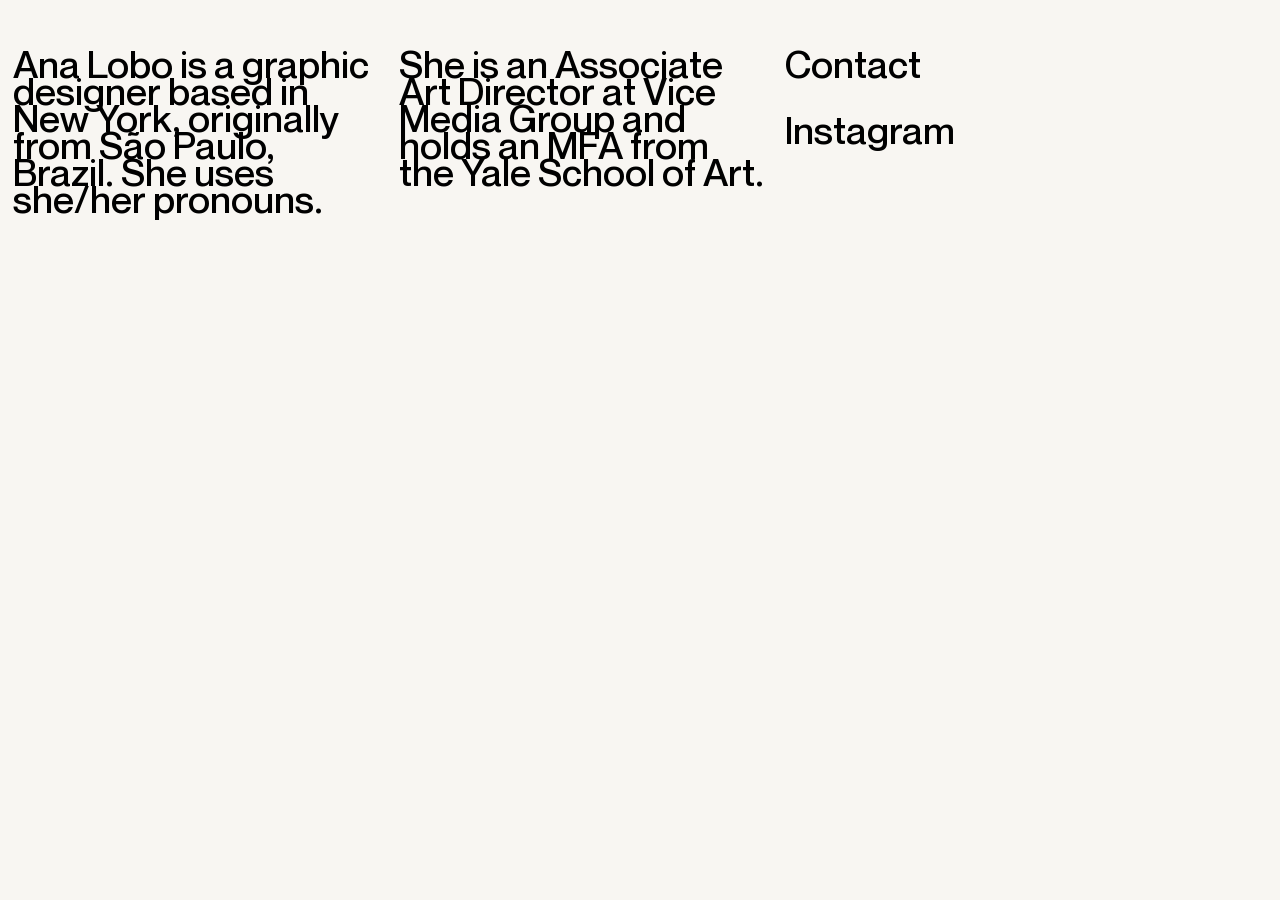
==== index.html @ d387ff3c "Update index.html" ====
<!DOCTYPE html>
<html lang="en">
<head>
<meta charset="UTF-8">
<meta name="viewport" content="width=device-width, initial-scale=1.0">
<title>Ana Lobo</title>
<link rel="stylesheet" href="style.css">
</head>
<body>
  <!-- The following code creates a row with three columns that contain information about Ana Lobo -->
  <div class="row">
    <div class="column">
      <p>Ana Lobo is a graphic designer based in New York, originally from São Paulo, Brazil. She uses she/her pronouns.</p>
    </div>
    <div class="column">
      <p>She is an Associate Art Director at Vice Media Group and holds an MFA from the Yale School of Art.</p>
    </div>
    <div class="column">
      <p><a href="mailto:hello@analobo.work">Contact</a></p>
      <p><a href="instagram.com/_analobo/">Instagram</a></p>
    </div>
  </div>
</body>
</html>
---- style.css ----
@font-face {
  font-family: 'Neue Montreal';
  src: url('font/NeueMontreal-Medium.woff') format('woff');
}

body {
  background-color: #F8F6F2;
}

.column {
  display: inline-block;
  width: 30%;
  padding: 5px;
/*  margin: 1%;*/
  text-align: left;
  vertical-align: top;
  box-sizing: border-box;
}

.row {
  text-align: left;
  max-width: 100%;
}

div {
  font-family: 'Neue Montreal', sans-serif;
  font-size: 3vw;
  line-height: 0.7;
}

a {
  color: black;
  text-decoration: none;
}

a:hover {
  text-decoration: underline;
}
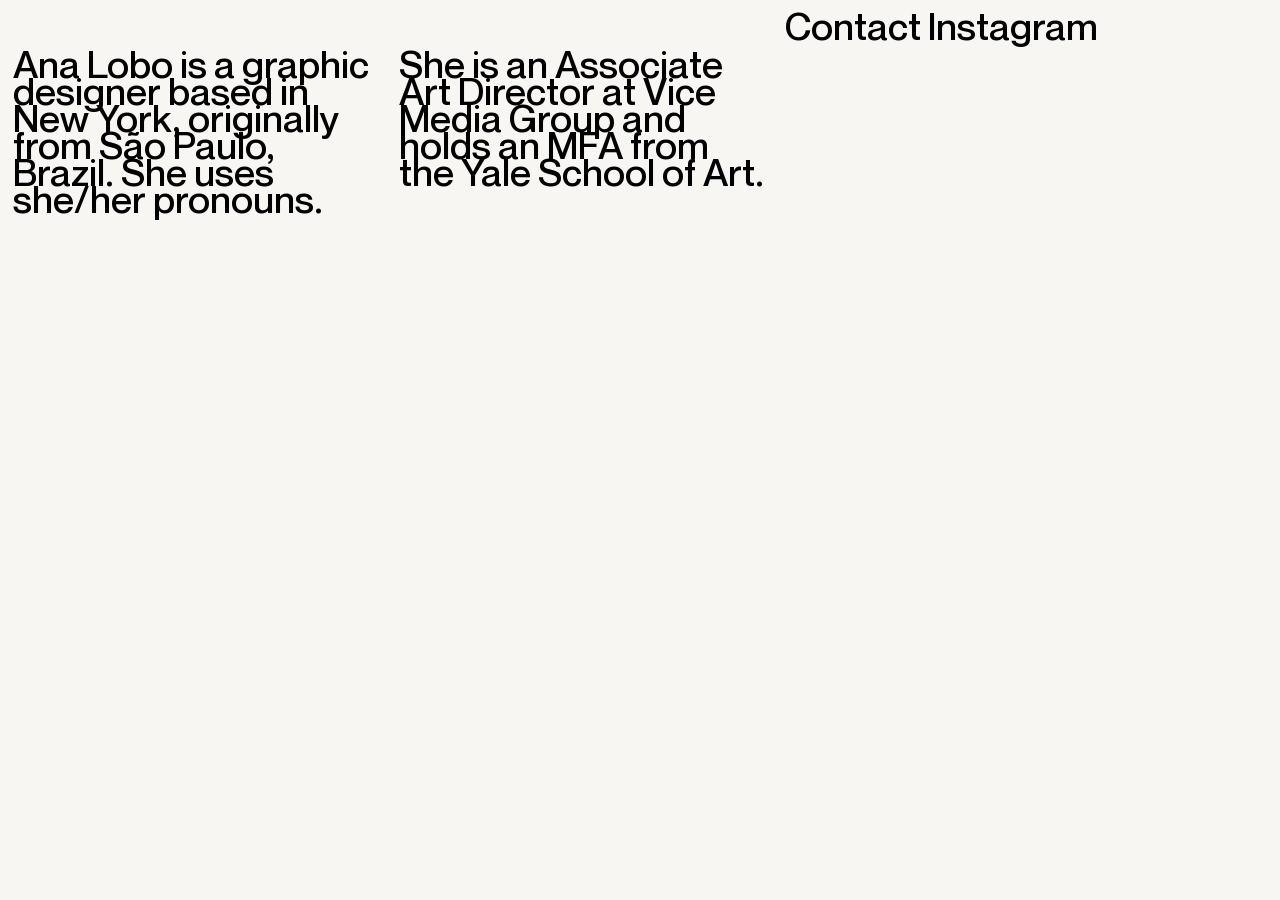
==== commit 8fd15b04: "Update index.html" ====
--- a/index.html
+++ b/index.html
@@ -16,8 +16,8 @@
       <p>She is an Associate Art Director at Vice Media Group and holds an MFA from the Yale School of Art.</p>
     </div>
     <div class="column">
-      <p><a href="mailto:hello@analobo.work">Contact</a></p>
-      <p><a href="instagram.com/_analobo/">Instagram</a></p>
+      <a href="mailto:hello@analobo.work">Contact</a>
+      <a href="instagram.com/_analobo/">Instagram</a>
     </div>
   </div>
 </body>
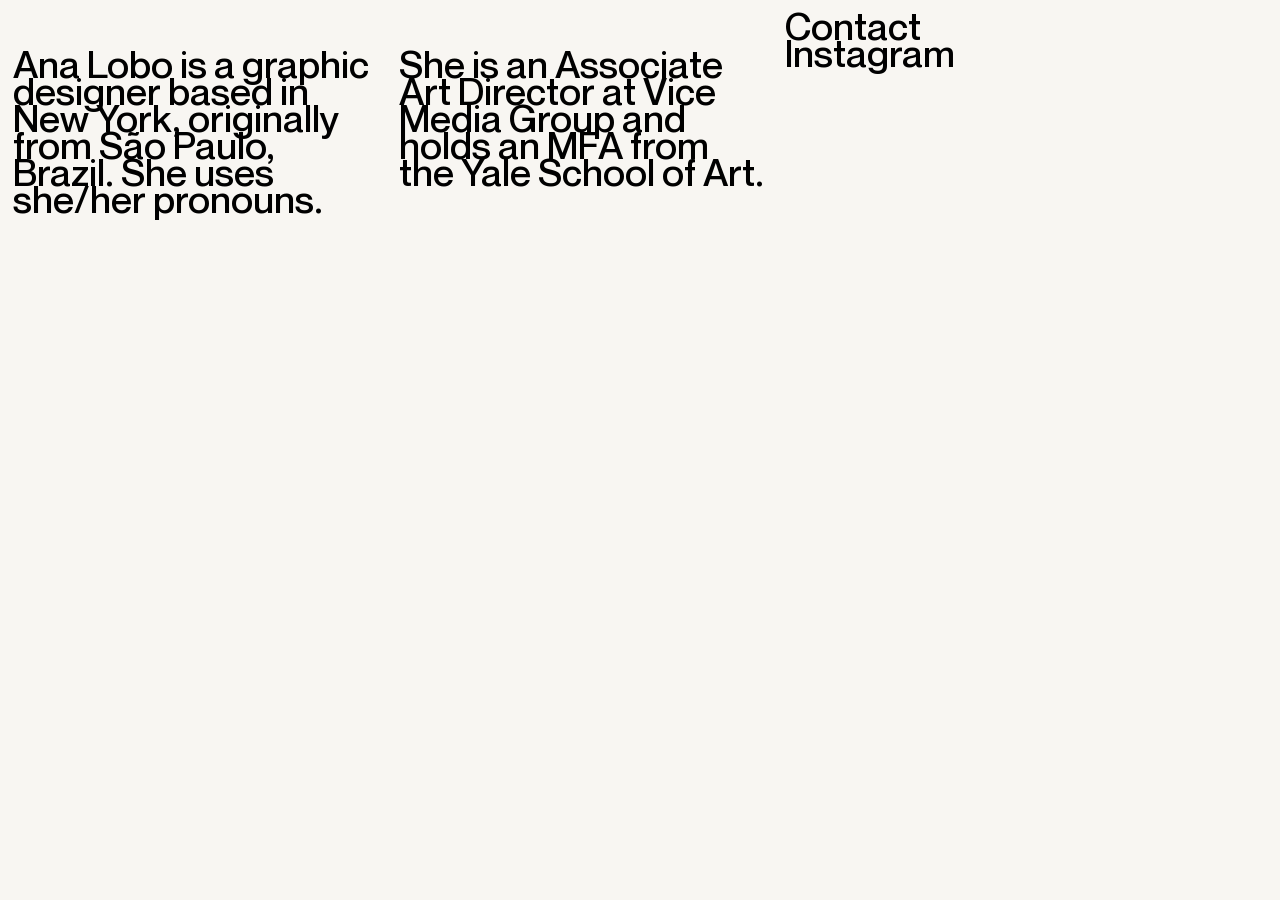
==== commit 9f53ac15: "Update index.html" ====
--- a/index.html
+++ b/index.html
@@ -1,24 +1,31 @@
 <!DOCTYPE html>
 <html lang="en">
-<head>
-<meta charset="UTF-8">
-<meta name="viewport" content="width=device-width, initial-scale=1.0">
-<title>Ana Lobo</title>
-<link rel="stylesheet" href="style.css">
-</head>
-<body>
-  <!-- The following code creates a row with three columns that contain information about Ana Lobo -->
-  <div class="row">
-    <div class="column">
-      <p>Ana Lobo is a graphic designer based in New York, originally from São Paulo, Brazil. She uses she/her pronouns.</p>
+  <head>
+    <meta charset="UTF-8" />
+    <meta name="viewport" content="width=device-width, initial-scale=1.0" />
+    <title>Ana Lobo</title>
+    <link rel="stylesheet" href="style.css" />
+  </head>
+  <body>
+    <!-- The following code creates a row with three columns that contain information about Ana Lobo -->
+    <div class="row">
+      <div class="column">
+        <p>
+          Ana Lobo is a graphic designer based in New York, originally from São
+          Paulo, Brazil. She uses she/her pronouns.
+        </p>
+      </div>
+      <div class="column">
+        <p>
+          She is an Associate Art Director at Vice Media Group and holds an MFA
+          from the Yale School of Art.
+        </p>
+      </div>
+      <div class="column">
+        <a href="mailto:hello@analobo.work">Contact</a>
+        <br />
+        <a href="http://www.instagram.com/_analobo/">Instagram</a>
+      </div>
     </div>
-    <div class="column">
-      <p>She is an Associate Art Director at Vice Media Group and holds an MFA from the Yale School of Art.</p>
-    </div>
-    <div class="column">
-      <a href="mailto:hello@analobo.work">Contact</a>
-      <a href="instagram.com/_analobo/">Instagram</a>
-    </div>
-  </div>
-</body>
+  </body>
 </html>
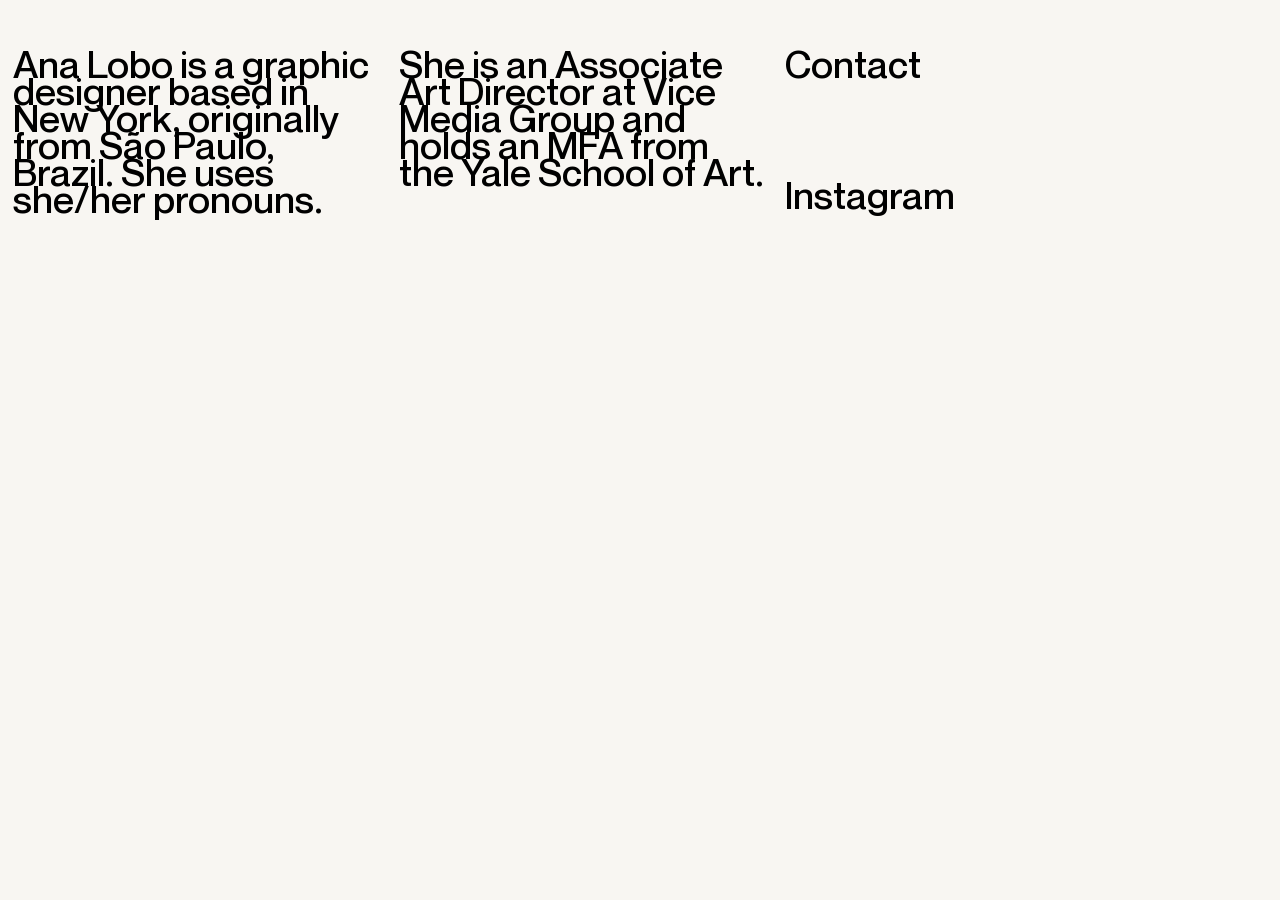
==== commit fddddefe: "Update index.html" ====
--- a/index.html
+++ b/index.html
@@ -22,9 +22,9 @@
         </p>
       </div>
       <div class="column">
-        <a href="mailto:hello@analobo.work">Contact</a>
-        <br />
-        <a href="http://www.instagram.com/_analobo/">Instagram</a>
+        <p><a href="mailto:hello@analobo.work">Contact</a></p>
+        <br>
+        <p><a href="http://www.instagram.com/_analobo/">Instagram</a></p>
       </div>
     </div>
   </body>
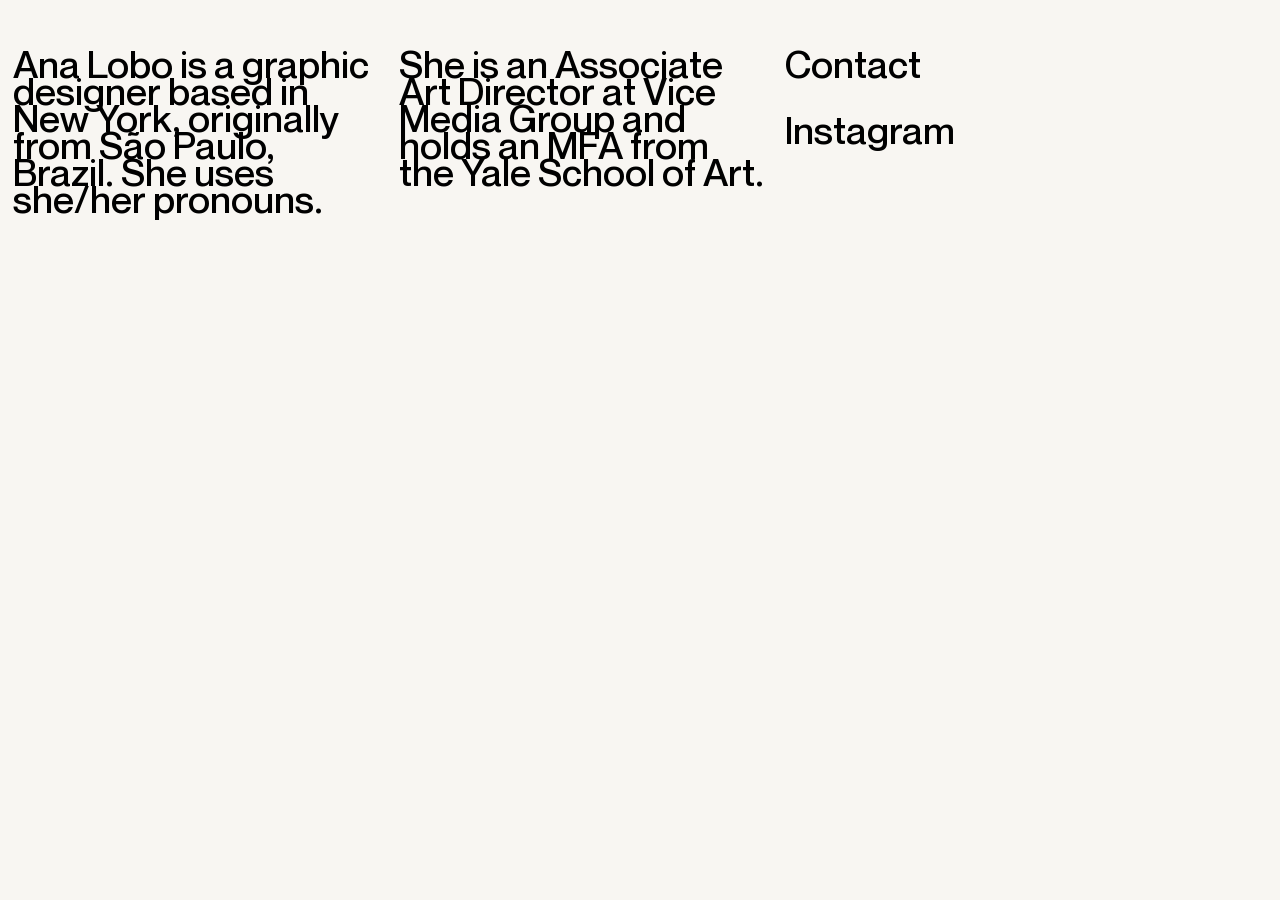
==== commit c99f12dd: "Update index.html" ====
--- a/index.html
+++ b/index.html
@@ -23,7 +23,6 @@
       </div>
       <div class="column">
         <p><a href="mailto:hello@analobo.work">Contact</a></p>
-        <br>
         <p><a href="http://www.instagram.com/_analobo/">Instagram</a></p>
       </div>
     </div>
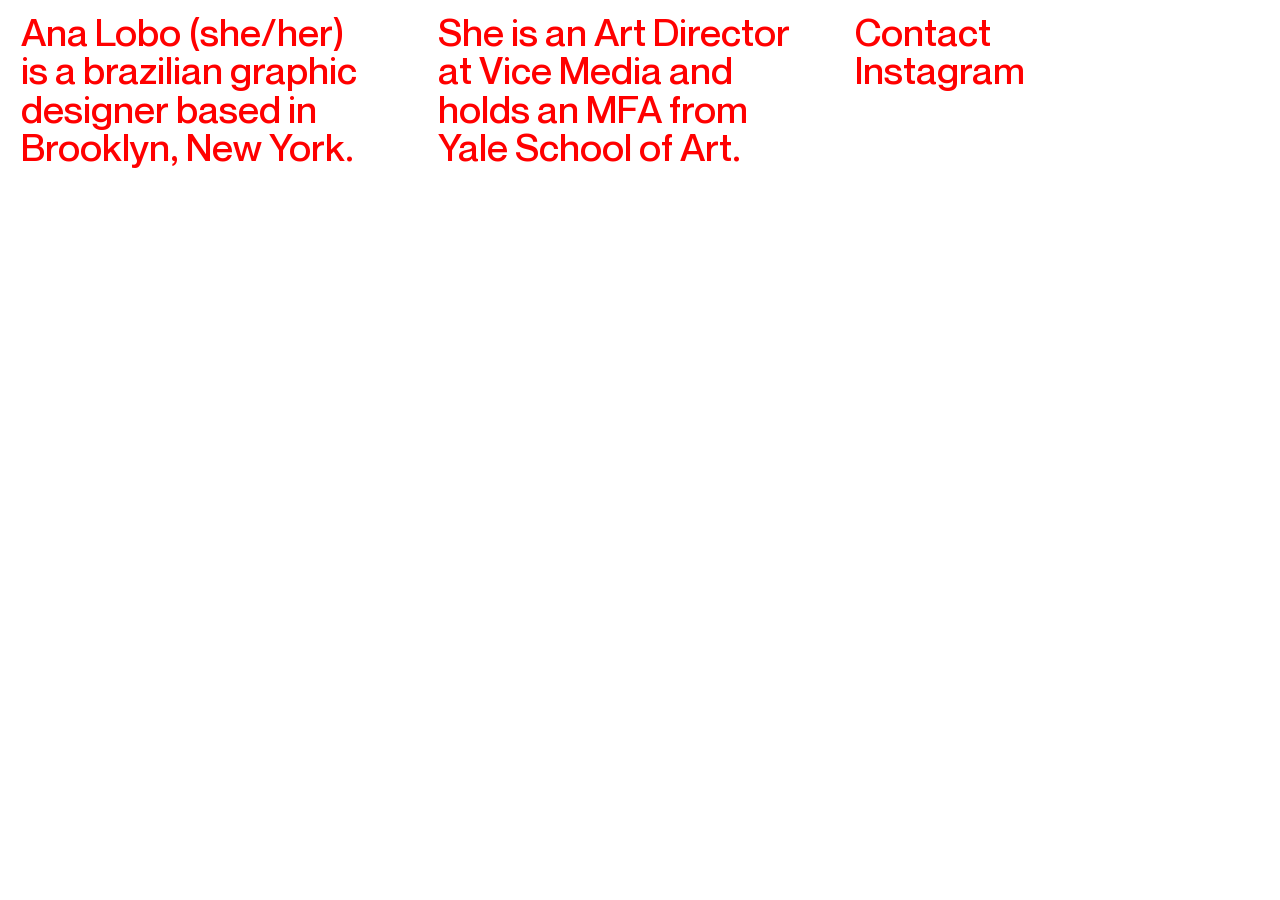
==== commit f59b95fb: "Update index.html" ====
--- a/index.html
+++ b/index.html
@@ -8,23 +8,30 @@
   </head>
   <body>
     <!-- The following code creates a row with three columns that contain information about Ana Lobo -->
-    <div class="row">
-      <div class="column">
+    <div class="container">
+      <div class="column1">
         <p>
-          Ana Lobo is a graphic designer based in New York, originally from São
-          Paulo, Brazil. She uses she/her pronouns.
+          Ana Lobo (she/her) <br />
+          is a brazilian graphic <br />
+          designer based in<br />
+          Brooklyn, New York.
         </p>
       </div>
-      <div class="column">
+      <div class="column2">
         <p>
-          She is an Associate Art Director at Vice Media Group and holds an MFA
-          from the Yale School of Art.
+          She is an Art Director <br />
+          at Vice Media and <br />
+          holds an MFA from <br />
+          Yale School of Art.
         </p>
       </div>
-      <div class="column">
-        <p><a href="mailto:hello@analobo.work">Contact</a></p>
-        <p><a href="http://www.instagram.com/_analobo/">Instagram</a></p>
+      <div class="column3">
+        <p>
+          <a href="mailto:hello@analobo.work">Contact</a>
+          <br />
+          <a href="http://www.instagram.com/_analobo/">Instagram</a>
+        </p>
       </div>
     </div>
   </body>
-</html>
+</html>
--- a/style.css
+++ b/style.css
@@ -1,38 +1,50 @@
 @font-face {
-  font-family: 'Neue Montreal';
-  src: url('font/NeueMontreal-Medium.woff') format('woff');
+font-family: "Neue Montreal";
+src: url("font/NeueMontreal-Medium.woff") format("woff");
 }
-
 body {
-  background-color: #F8F6F2;
+background-color: white;
 }
-
-.column {
-  display: inline-block;
-  width: 30%;
-  padding: 5px;
-/*  margin: 1%;*/
-  text-align: left;
-  vertical-align: top;
-  box-sizing: border-box;
+.container {
+display: flex;
+flex-wrap: wrap;
+margin: 1vw 0 0 1vw;
+vertical-align: top;
 }
-
-.row {
-  text-align: left;
-  max-width: 100%;
+.column1 {
+flex: 1 1 33%;
+text-align: left;
+vertical-align: top;
+text-align: left;
+vertical-align: top;
 }
-
+.column2 {
+flex: 1 1 33%;
+text-align: left;
+vertical-align: top;
+text-align: left;
+vertical-align: top;
+}
+.column3 {
+flex: 1 1 33%;
+text-align: left;
+vertical-align: top;
+text-align: left;
+vertical-align: top;
+}
 div {
-  font-family: 'Neue Montreal', sans-serif;
-  font-size: 3vw;
-  line-height: 0.7;
+font-family: "Neue Montreal", sans-serif;
+font-size: 3vw;
+line-height: 1;
+color: #ff0000;
 }
-
+p {
+margin: 0 0 0 0;
+}
 a {
-  color: black;
-  text-decoration: none;
+color: #ff0000;
+text-decoration: none;
 }
-
 a:hover {
-  text-decoration: underline;
-}
+text-decoration: underline;
+}
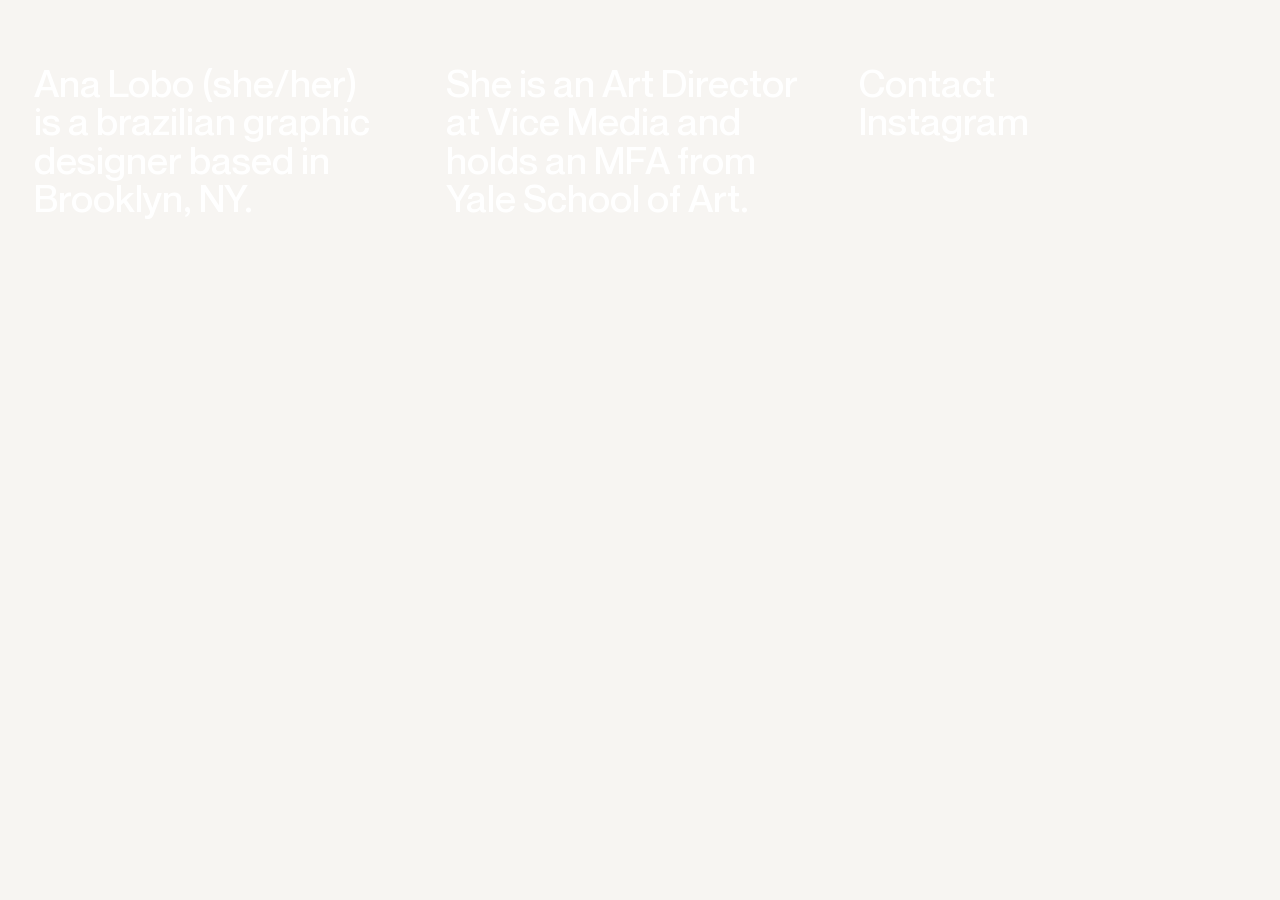
==== commit 5bcdba6c: "Update index.html" ====
--- a/index.html
+++ b/index.html
@@ -14,7 +14,7 @@
           Ana Lobo (she/her) <br />
           is a brazilian graphic <br />
           designer based in<br />
-          Brooklyn, New York.
+          Brooklyn, NY.
         </p>
       </div>
       <div class="column2">
--- a/style.css
+++ b/style.css
@@ -1,50 +1,91 @@
 @font-face {
-font-family: "Neue Montreal";
-src: url("font/NeueMontreal-Medium.woff") format("woff");
+  font-family: "Neue Montreal";
+  src: url("font/NeueMontreal-Medium.woff") format("woff");
 }
+
 body {
-background-color: white;
+  background-color: #f7f5f2;
 }
+
 .container {
-display: flex;
-flex-wrap: wrap;
-margin: 1vw 0 0 1vw;
-vertical-align: top;
+  display: flex;
+  flex-wrap: wrap;
+  margin: 5vw 0 0 2vw;
+  vertical-align: top;
 }
+
 .column1 {
-flex: 1 1 33%;
-text-align: left;
-vertical-align: top;
-text-align: left;
-vertical-align: top;
+  flex: 1 1 33%;
+  text-align: left;
+  vertical-align: top;
+  text-align: left;
+  vertical-align: top;
 }
+
 .column2 {
-flex: 1 1 33%;
-text-align: left;
-vertical-align: top;
-text-align: left;
-vertical-align: top;
+  flex: 1 1 33%;
+  text-align: left;
+  vertical-align: top;
+  text-align: left;
+  vertical-align: top;
 }
+
 .column3 {
-flex: 1 1 33%;
-text-align: left;
-vertical-align: top;
-text-align: left;
-vertical-align: top;
+  flex: 1 1 33%;
+  text-align: left;
+  vertical-align: top;
+  text-align: left;
+  vertical-align: top;
 }
+
 div {
-font-family: "Neue Montreal", sans-serif;
-font-size: 3vw;
-line-height: 1;
-color: #ff0000;
+  font-family: "Neue Montreal", sans-serif;
+  font-size: 3vw;
+  line-height: 1;
+  color: #ff0000;
 }
+
 p {
-margin: 0 0 0 0;
+  margin: 0 0 0 0;
+  color: white;
+}
+
+p:hover {
+  color: black;
 }
 a {
-color: #ff0000;
-text-decoration: none;
+  color: white;
+  text-decoration: none;
 }
 a:hover {
-text-decoration: underline;
-}+  color: black;
+  text-decoration: underline;
+}
+
+/* Phone screen */
+
+@media only screen and (max-width: 500px) {
+  .container {
+    flex-direction: column;
+    margin: 10px;
+  }
+
+  div {
+    font-size: 30px;
+  }
+
+  p,
+  a {
+    color: black;
+  }
+
+  a {
+    text-decoration: underline;
+  }
+  .column1,
+  .column2,
+  .column3 {
+    flex: 1 1 100%;
+    margin: 0 0 3vw 0;
+  }
+}
